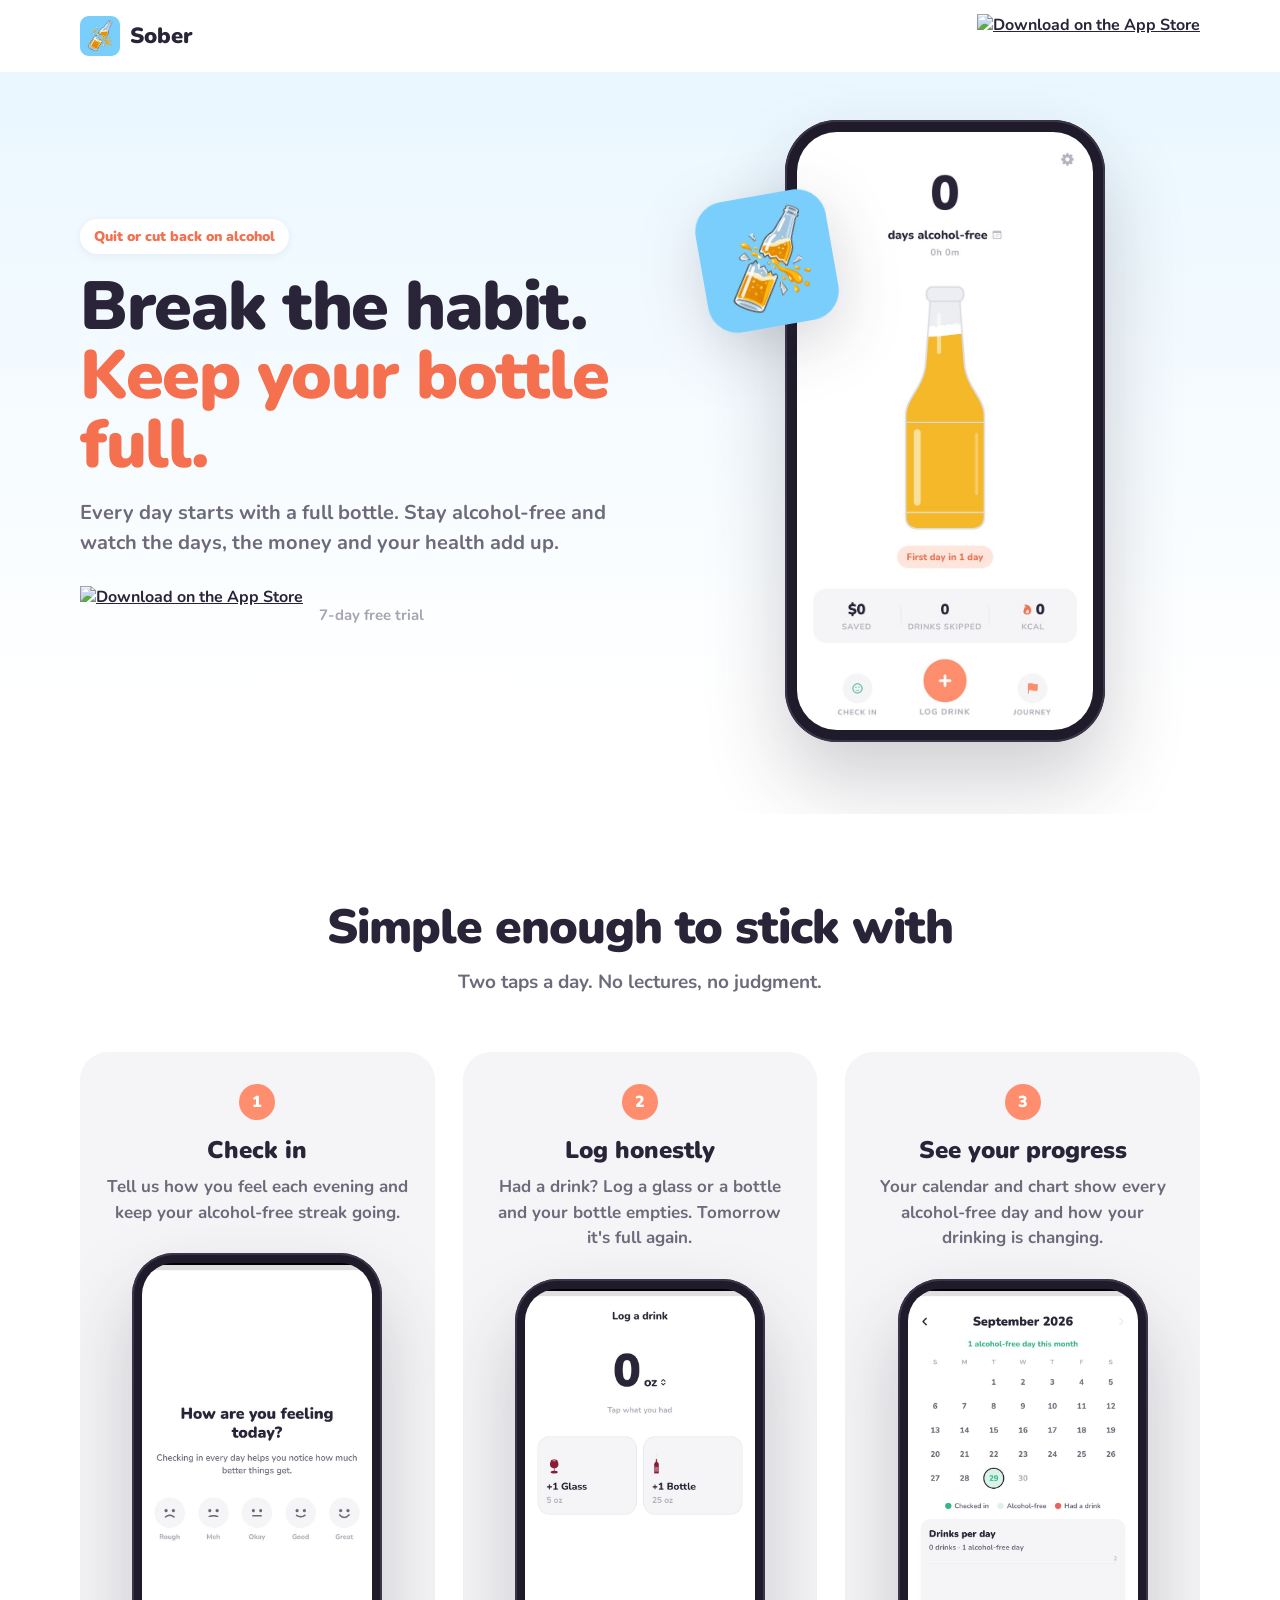
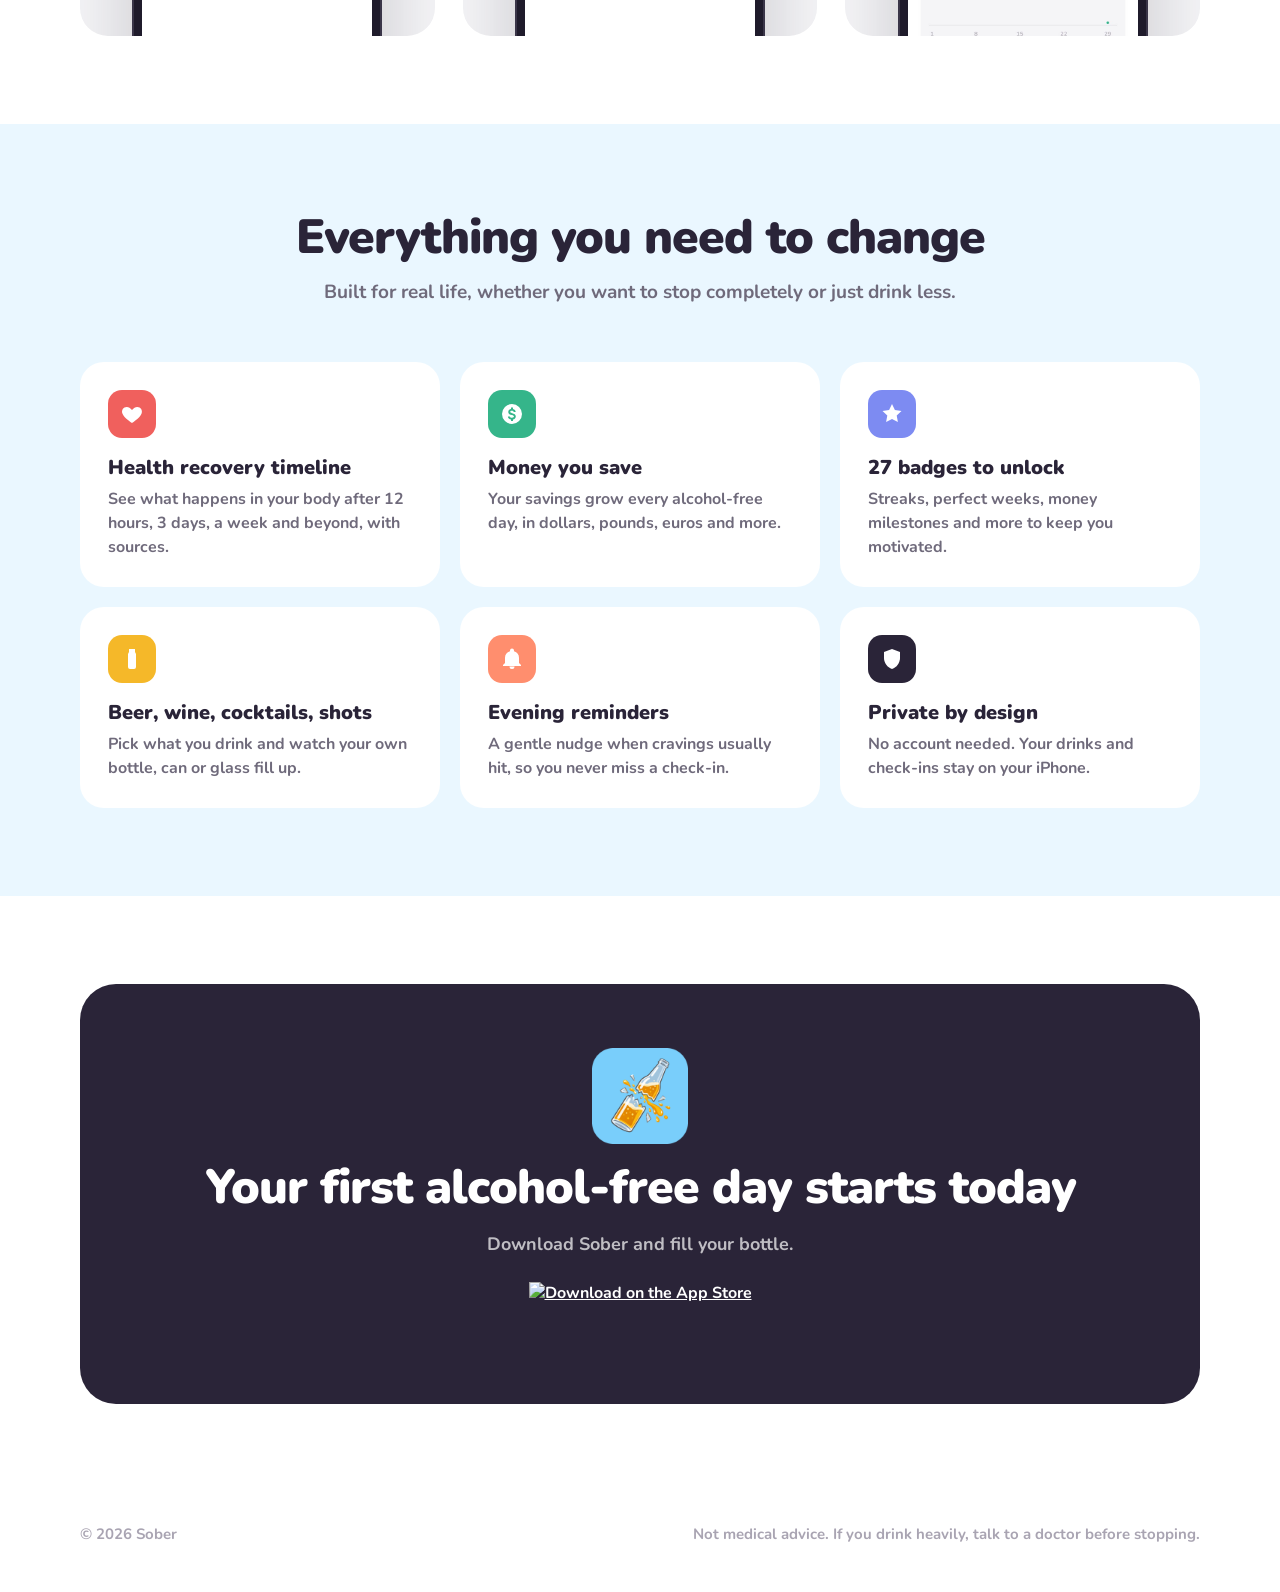
==== index.html @ 9f8c777a "Sober landing page with app screenshots and App Store download Co-Authored-By: Claude Opus 5.5 <nore" ====
<!DOCTYPE html>
<html lang="en">
<head>
<meta charset="utf-8" />
<meta name="viewport" content="width=device-width, initial-scale=1" />

<title>Sober — Quit or Cut Back on Alcohol | iPhone App</title>
<meta name="description" content="Sober helps you quit or cut back on alcohol. Keep your bottle full every alcohol-free day, check in daily, log honestly and watch your health and savings grow." />
<link rel="canonical" href="https://maguid10.github.io/sober-site/" />
<meta name="theme-color" content="#EAF7FF" />

<meta property="og:type" content="website" />
<meta property="og:site_name" content="Sober" />
<meta property="og:title" content="Sober — Break the habit. Keep your bottle full." />
<meta property="og:description" content="Quit or cut back on alcohol with daily check-ins, honest logging and a health recovery timeline." />
<meta property="og:url" content="https://maguid10.github.io/sober-site/" />
<meta property="og:image" content="https://maguid10.github.io/sober-site/images/logo.png" />

<link rel="icon" type="image/png" href="images/favicon.png" />
<link rel="apple-touch-icon" href="images/apple-touch-icon.png" />
<link rel="preconnect" href="https://fonts.googleapis.com" />
<link rel="preconnect" href="https://fonts.gstatic.com" crossorigin />
<link href="https://fonts.googleapis.com/css2?family=Nunito:wght@600;700;800;900&display=swap" rel="stylesheet" />

<style>
  :root {
    --bg: #ffffff;
    --sky: #79cefb;
    --sky-soft: #eaf7ff;
    --ink: #2a2438;
    --ink-soft: #6f6a7b;
    --ink-faint: #a9a4b2;
    --coral: #ff8e6e;
    --coral-deep: #f4704e;
    --coral-soft: #ffe6dd;
    --beer: #f5b829;
    --green: #35b58a;
    --card: #f5f5f7;
    --radius: 28px;
  }
  * { box-sizing: border-box; }
  html { scroll-behavior: smooth; }
  body {
    margin: 0;
    background: var(--bg);
    color: var(--ink);
    font-family: 'Nunito', system-ui, -apple-system, sans-serif;
    font-weight: 700;
    -webkit-font-smoothing: antialiased;
  }
  img { display: block; max-width: 100%; }
  a { color: inherit; }
  .wrap { width: min(1120px, 100% - 32px); margin: 0 auto; }
  /* Grid children may shrink below their content, so nothing pushes the page sideways. */
  .hero .wrap > *, .steps > *, .grid > * { min-width: 0; }

  /* Header */
  header { position: sticky; top: 0; z-index: 10; background: rgba(255,255,255,.86); backdrop-filter: blur(12px); }
  .bar { display: flex; align-items: center; justify-content: space-between; height: 72px; }
  .brand { display: flex; align-items: center; gap: 10px; text-decoration: none; font-weight: 900; font-size: 22px; }
  .brand img { width: 40px; height: 40px; }
  .badge img { height: 44px; width: auto; }

  /* Hero */
  .hero { background: linear-gradient(180deg, var(--sky-soft), #fff 85%); padding: 48px 0 72px; overflow: hidden; }
  .hero .wrap { display: grid; grid-template-columns: 1.05fr .95fr; gap: 48px; align-items: center; }
  .kicker {
    display: inline-block; background: #fff; color: var(--coral-deep);
    padding: 8px 14px; border-radius: 999px; font-weight: 900; font-size: 14px;
    box-shadow: 0 2px 10px rgba(42,36,56,.06);
  }
  h1 { font-weight: 900; font-size: clamp(40px, 6vw, 68px); line-height: 1.02; letter-spacing: -1.5px; margin: 18px 0 18px; }
  h1 span { color: var(--coral-deep); }
  .lead { font-size: 20px; line-height: 1.5; color: var(--ink-soft); font-weight: 700; max-width: 30em; margin: 0 0 28px; }
  .cta-row { display: flex; align-items: center; gap: 16px; flex-wrap: wrap; }
  .cta-row .badge img { height: 58px; }
  .note { color: var(--ink-faint); font-size: 15px; }

  .hero-art { position: relative; display: flex; justify-content: center; }
  .hero-logo {
    position: absolute; width: 132px; left: 2%; top: 12%; transform: rotate(-10deg);
    filter: drop-shadow(0 18px 30px rgba(42,36,56,.18)); animation: float 6s ease-in-out infinite;
  }
  @keyframes float { 50% { transform: rotate(-6deg) translateY(-12px); } }

  /* Phone frame around real screenshots */
  .phone {
    width: min(320px, 78vw); padding: 12px; border-radius: 52px; background: #1f1b2b;
    box-shadow: 0 40px 80px rgba(42,36,56,.22), inset 0 0 0 2px #3a3548;
  }
  .phone img { border-radius: 40px; width: 100%; background: #fff; }
  .phone.small { width: min(250px, 70vw); padding: 10px; border-radius: 42px; }
  .phone.small img { border-radius: 32px; }

  section { padding: 88px 0; }
  h2 { font-weight: 900; font-size: clamp(32px, 4.4vw, 48px); line-height: 1.08; letter-spacing: -1px; margin: 0 0 14px; text-align: center; }
  .sub { text-align: center; color: var(--ink-soft); font-size: 19px; margin: 0 auto 56px; max-width: 34em; line-height: 1.5; }

  /* How it works */
  .steps { display: grid; grid-template-columns: repeat(3, 1fr); gap: 28px; }
  .step { background: var(--card); border-radius: var(--radius); padding: 32px 24px 0; display: flex; flex-direction: column; align-items: center; text-align: center; overflow: hidden; }
  .step .num {
    width: 36px; height: 36px; border-radius: 50%; display: grid; place-items: center;
    background: var(--coral); color: #fff; font-weight: 900; margin-bottom: 14px;
  }
  .step h3 { font-weight: 900; font-size: 24px; margin: 0 0 8px; }
  .step p { color: var(--ink-soft); line-height: 1.5; margin: 0 0 28px; font-size: 17px; }
  .step .phone { margin-bottom: -120px; }

  /* Features */
  .features { background: var(--sky-soft); }
  .grid { display: grid; grid-template-columns: repeat(3, 1fr); gap: 20px; }
  .feature { background: #fff; border-radius: 24px; padding: 28px; }
  .icon { width: 48px; height: 48px; border-radius: 14px; display: grid; place-items: center; margin-bottom: 16px; }
  .icon svg { width: 24px; height: 24px; fill: #fff; }
  .feature h3 { font-weight: 900; font-size: 20px; margin: 0 0 6px; }
  .feature p { color: var(--ink-soft); line-height: 1.5; margin: 0; font-size: 16px; }

  /* Final CTA */
  .final { text-align: center; }
  .final .card {
    background: var(--ink); color: #fff; border-radius: 36px; padding: 64px 24px;
    display: flex; flex-direction: column; align-items: center; gap: 18px;
  }
  .final img.logo { width: 96px; }
  .final h2 { color: #fff; margin: 0; }
  .final p { color: rgba(255,255,255,.7); font-size: 18px; margin: 0 0 8px; }
  .final .badge img { height: 58px; }

  footer { padding: 32px 0 48px; color: var(--ink-faint); font-size: 15px; }
  footer .wrap { display: flex; justify-content: space-between; gap: 16px; flex-wrap: wrap; }

  @media (max-width: 900px) {
    .hero .wrap { grid-template-columns: 1fr; text-align: center; }
    .lead { margin-left: auto; margin-right: auto; }
    .cta-row { justify-content: center; }
    .hero-logo { width: 96px; left: 4%; }
    .steps, .grid { grid-template-columns: 1fr; }
    .step .phone { margin-bottom: -160px; }
    section { padding: 64px 0; }
  }
  @media (max-width: 520px) {
    .bar .badge { display: none; }
  }
</style>
</head>
<body>

<header>
  <div class="wrap bar">
    <a class="brand" href="#top"><img src="images/logo.png" alt="" /> Sober</a>
    <a class="badge store-link" href="#"><img src="https://toolbox.marketingtools.apple.com/api/v2/badges/download-on-the-app-store/black/en-us" alt="Download on the App Store" /></a>
  </div>
</header>

<main id="top">
  <div class="hero">
    <div class="wrap">
      <div>
        <span class="kicker">Quit or cut back on alcohol</span>
        <h1>Break the habit.<br /><span>Keep your bottle full.</span></h1>
        <p class="lead">Every day starts with a full bottle. Stay alcohol-free and watch the days, the money and your health add up.</p>
        <div class="cta-row">
          <a class="badge store-link" href="#"><img src="https://toolbox.marketingtools.apple.com/api/v2/badges/download-on-the-app-store/black/en-us" alt="Download on the App Store" /></a>
          <span class="note">7-day free trial</span>
        </div>
      </div>
      <div class="hero-art">
        <img class="hero-logo" src="images/logo.png" alt="" />
        <div class="phone"><img src="images/home.jpg" alt="Sober home screen: days alcohol-free, a full beer bottle, money saved, drinks skipped and calories" /></div>
      </div>
    </div>
  </div>

  <section>
    <div class="wrap">
      <h2>Simple enough to stick with</h2>
      <p class="sub">Two taps a day. No lectures, no judgment.</p>
      <div class="steps">
        <div class="step">
          <div class="num">1</div>
          <h3>Check in</h3>
          <p>Tell us how you feel each evening and keep your alcohol-free streak going.</p>
          <div class="phone small"><img src="images/checkin.jpg" alt="Daily check-in: how are you feeling today?" loading="lazy" /></div>
        </div>
        <div class="step">
          <div class="num">2</div>
          <h3>Log honestly</h3>
          <p>Had a drink? Log a glass or a bottle and your bottle empties. Tomorrow it's full again.</p>
          <div class="phone small"><img src="images/log.jpg" alt="Log a drink: add a glass or a whole bottle" loading="lazy" /></div>
        </div>
        <div class="step">
          <div class="num">3</div>
          <h3>See your progress</h3>
          <p>Your calendar and chart show every alcohol-free day and how your drinking is changing.</p>
          <div class="phone small"><img src="images/calendar.jpg" alt="Calendar of alcohol-free days and a drinks-per-day chart" loading="lazy" /></div>
        </div>
      </div>
    </div>
  </section>

  <section class="features">
    <div class="wrap">
      <h2>Everything you need to change</h2>
      <p class="sub">Built for real life, whether you want to stop completely or just drink less.</p>
      <div class="grid">
        <div class="feature">
          <div class="icon" style="background: #f0605d"><svg viewBox="0 0 24 24"><path d="M12 21s-7.5-4.6-9.5-9.2C1 8.4 3.3 5 6.8 5c2 0 3.4 1.1 5.2 3 1.8-1.9 3.2-3 5.2-3 3.5 0 5.8 3.4 4.3 6.8C19.5 16.4 12 21 12 21z"/></svg></div>
          <h3>Health recovery timeline</h3>
          <p>See what happens in your body after 12 hours, 3 days, a week and beyond, with sources.</p>
        </div>
        <div class="feature">
          <div class="icon" style="background: var(--green)"><svg viewBox="0 0 24 24"><path d="M12 2a10 10 0 100 20 10 10 0 000-20zm1 15.5V19h-2v-1.5c-1.7-.3-3-1.4-3.1-3.1h2c.1.8.8 1.4 2.1 1.4 1.4 0 1.9-.7 1.9-1.2 0-.7-.4-1.1-2-1.5-2-.5-3.6-1.2-3.6-3.2 0-1.5 1.2-2.6 2.7-2.9V5.5h2V7c1.6.4 2.6 1.6 2.7 3h-2c-.1-.8-.6-1.3-1.8-1.3-1.1 0-1.7.5-1.7 1.1 0 .6.5 1 2 1.4 2 .5 3.6 1.2 3.6 3.3 0 1.6-1.2 2.7-2.8 3z"/></svg></div>
          <h3>Money you save</h3>
          <p>Your savings grow every alcohol-free day, in dollars, pounds, euros and more.</p>
        </div>
        <div class="feature">
          <div class="icon" style="background: #7d8bf2"><svg viewBox="0 0 24 24"><path d="M12 2l2.9 6 6.6.9-4.8 4.6 1.2 6.5L12 16.9 6.1 20l1.2-6.5L2.5 8.9 9.1 8z"/></svg></div>
          <h3>27 badges to unlock</h3>
          <p>Streaks, perfect weeks, money milestones and more to keep you motivated.</p>
        </div>
        <div class="feature">
          <div class="icon" style="background: var(--beer)"><svg viewBox="0 0 24 24"><path d="M9 2h6v3l1 2v13a2 2 0 01-2 2h-4a2 2 0 01-2-2V7l1-2z"/></svg></div>
          <h3>Beer, wine, cocktails, shots</h3>
          <p>Pick what you drink and watch your own bottle, can or glass fill up.</p>
        </div>
        <div class="feature">
          <div class="icon" style="background: var(--coral)"><svg viewBox="0 0 24 24"><path d="M12 22a2.5 2.5 0 002.5-2.5h-5A2.5 2.5 0 0012 22zm7-6V11a7 7 0 00-5-6.7V3.5a2 2 0 00-4 0v.8A7 7 0 005 11v5l-2 2v1h18v-1z"/></svg></div>
          <h3>Evening reminders</h3>
          <p>A gentle nudge when cravings usually hit, so you never miss a check-in.</p>
        </div>
        <div class="feature">
          <div class="icon" style="background: var(--ink)"><svg viewBox="0 0 24 24"><path d="M12 2l8 3v6c0 5-3.4 9.5-8 11-4.6-1.5-8-6-8-11V5z"/></svg></div>
          <h3>Private by design</h3>
          <p>No account needed. Your drinks and check-ins stay on your iPhone.</p>
        </div>
      </div>
    </div>
  </section>

  <section class="final">
    <div class="wrap">
      <div class="card">
        <img class="logo" src="images/logo.png" alt="" />
        <h2>Your first alcohol-free day starts today</h2>
        <p>Download Sober and fill your bottle.</p>
        <a class="badge store-link" href="#"><img src="https://toolbox.marketingtools.apple.com/api/v2/badges/download-on-the-app-store/white/en-us" alt="Download on the App Store" /></a>
      </div>
    </div>
  </section>
</main>

<footer>
  <div class="wrap">
    <span>© 2026 Sober</span>
    <span>Not medical advice. If you drink heavily, talk to a doctor before stopping.</span>
  </div>
</footer>

<script>
  // Set once the app is live; every download button uses it.
  var APP_STORE_URL = '';
  if (APP_STORE_URL) {
    document.querySelectorAll('.store-link').forEach(function (a) { a.href = APP_STORE_URL; });
  }
</script>
</body>
</html>
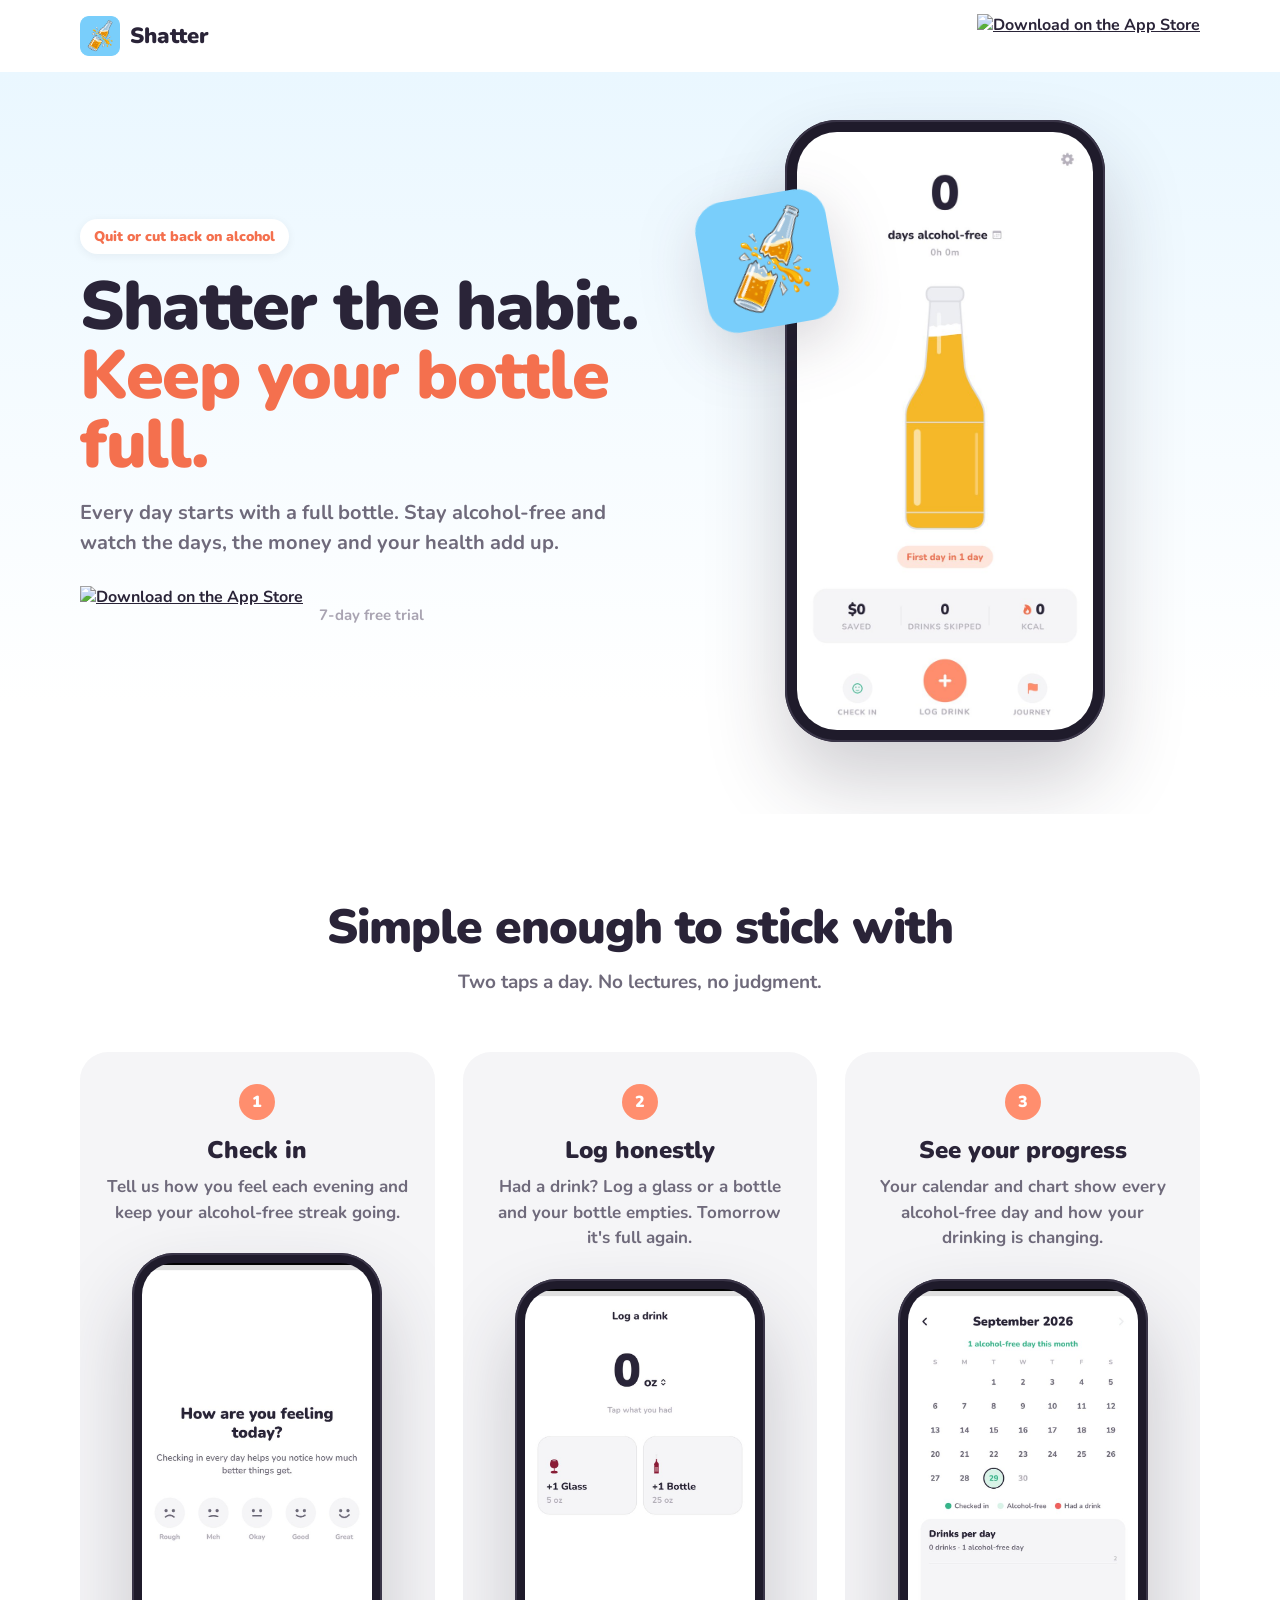
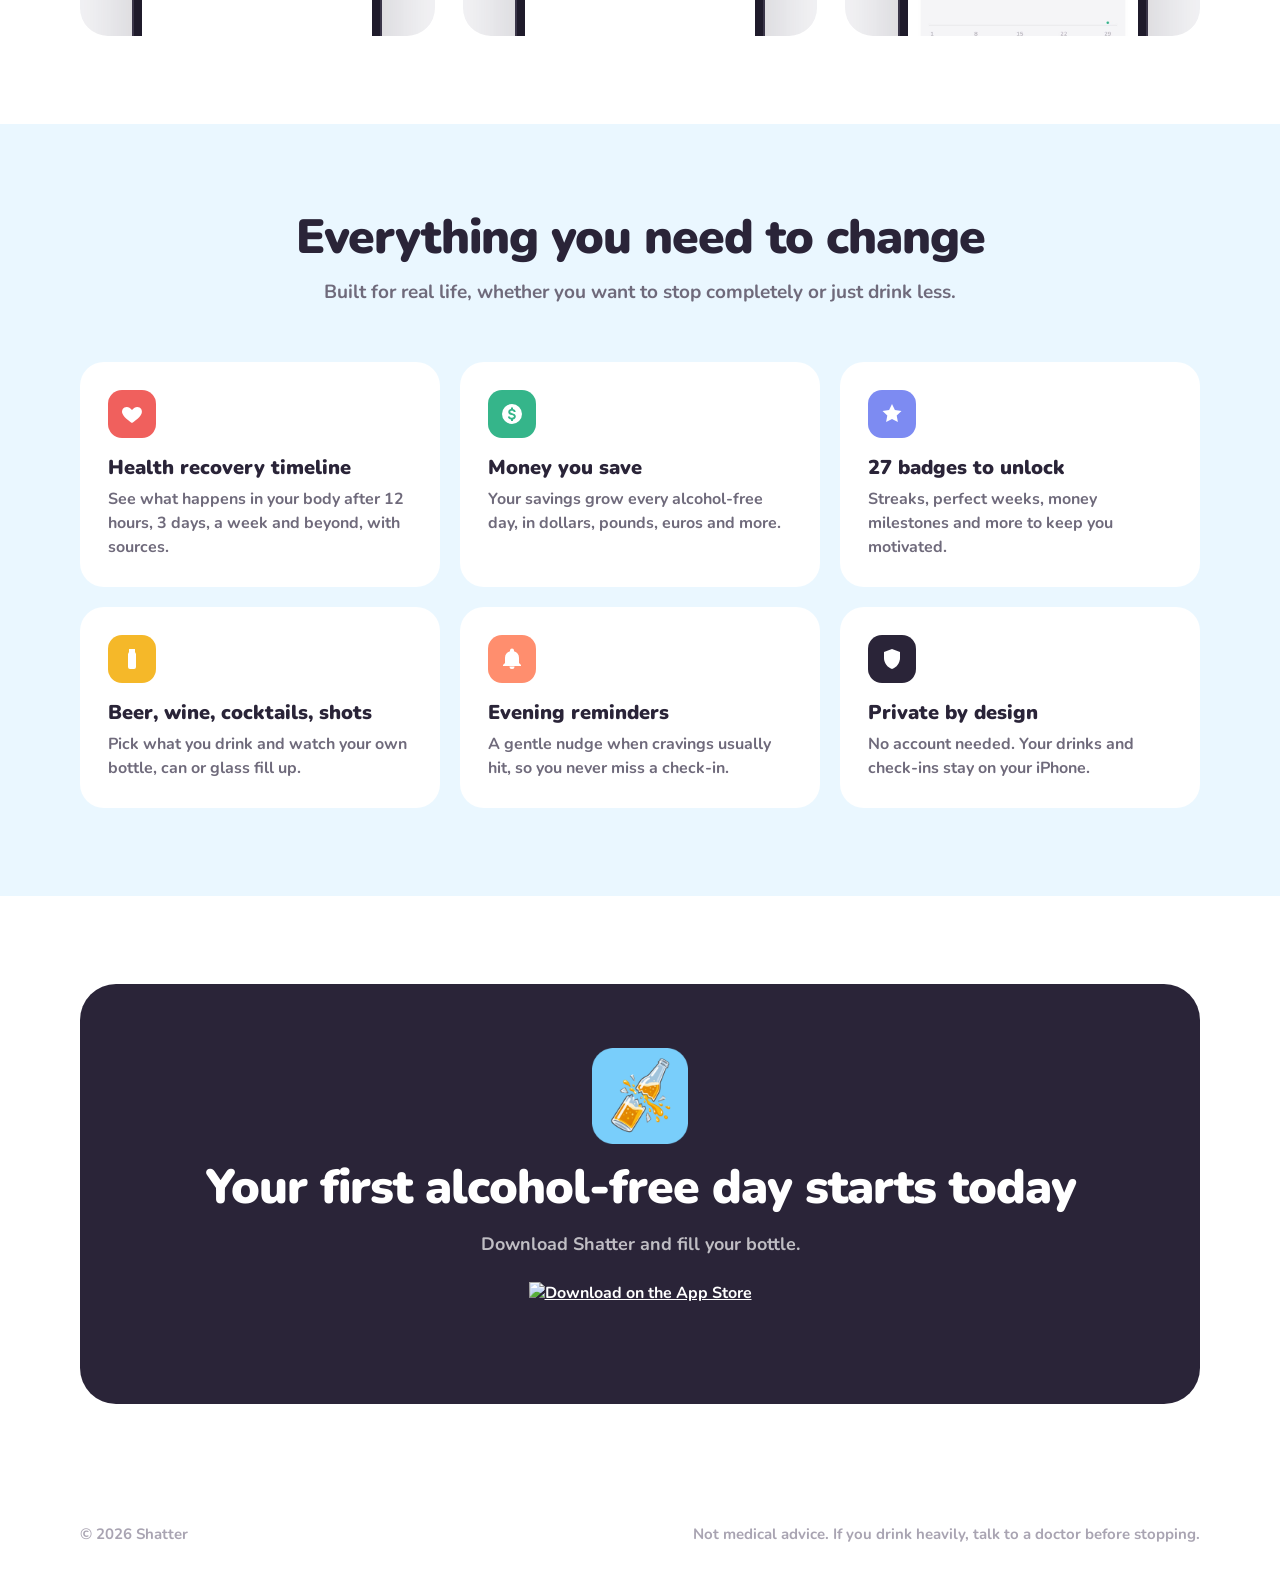
==== commit f78b1c67: "Rename to Shatter Co-Authored-By: Claude Opus 5.5 <noreply@anthropic.com>" ====
--- a/index.html
+++ b/index.html
@@ -4,17 +4,17 @@
 <meta charset="utf-8" />
 <meta name="viewport" content="width=device-width, initial-scale=1" />
 
-<title>Sober — Quit or Cut Back on Alcohol | iPhone App</title>
-<meta name="description" content="Sober helps you quit or cut back on alcohol. Keep your bottle full every alcohol-free day, check in daily, log honestly and watch your health and savings grow." />
-<link rel="canonical" href="https://maguid10.github.io/sober-site/" />
+<title>Shatter — Quit Drinking Tracker | iPhone App</title>
+<meta name="description" content="Shatter helps you quit or cut back on alcohol. Keep your bottle full every alcohol-free day, check in daily, log honestly and watch your health and savings grow." />
+<link rel="canonical" href="https://maguid10.github.io/shatter-site/" />
 <meta name="theme-color" content="#EAF7FF" />
 
 <meta property="og:type" content="website" />
-<meta property="og:site_name" content="Sober" />
-<meta property="og:title" content="Sober — Break the habit. Keep your bottle full." />
+<meta property="og:site_name" content="Shatter" />
+<meta property="og:title" content="Shatter — Shatter the habit. Keep your bottle full." />
 <meta property="og:description" content="Quit or cut back on alcohol with daily check-ins, honest logging and a health recovery timeline." />
-<meta property="og:url" content="https://maguid10.github.io/sober-site/" />
-<meta property="og:image" content="https://maguid10.github.io/sober-site/images/logo.png" />
+<meta property="og:url" content="https://maguid10.github.io/shatter-site/" />
+<meta property="og:image" content="https://maguid10.github.io/shatter-site/images/logo.png" />
 
 <link rel="icon" type="image/png" href="images/favicon.png" />
 <link rel="apple-touch-icon" href="images/apple-touch-icon.png" />
@@ -148,7 +148,7 @@
 
 <header>
   <div class="wrap bar">
-    <a class="brand" href="#top"><img src="images/logo.png" alt="" /> Sober</a>
+    <a class="brand" href="#top"><img src="images/logo.png" alt="" /> Shatter</a>
     <a class="badge store-link" href="#"><img src="https://toolbox.marketingtools.apple.com/api/v2/badges/download-on-the-app-store/black/en-us" alt="Download on the App Store" /></a>
   </div>
 </header>
@@ -158,7 +158,7 @@
     <div class="wrap">
       <div>
         <span class="kicker">Quit or cut back on alcohol</span>
-        <h1>Break the habit.<br /><span>Keep your bottle full.</span></h1>
+        <h1>Shatter the habit.<br /><span>Keep your bottle full.</span></h1>
         <p class="lead">Every day starts with a full bottle. Stay alcohol-free and watch the days, the money and your health add up.</p>
         <div class="cta-row">
           <a class="badge store-link" href="#"><img src="https://toolbox.marketingtools.apple.com/api/v2/badges/download-on-the-app-store/black/en-us" alt="Download on the App Store" /></a>
@@ -167,7 +167,7 @@
       </div>
       <div class="hero-art">
         <img class="hero-logo" src="images/logo.png" alt="" />
-        <div class="phone"><img src="images/home.jpg" alt="Sober home screen: days alcohol-free, a full beer bottle, money saved, drinks skipped and calories" /></div>
+        <div class="phone"><img src="images/home.jpg" alt="Shatter home screen: days alcohol-free, a full beer bottle, money saved, drinks skipped and calories" /></div>
       </div>
     </div>
   </div>
@@ -243,7 +243,7 @@
       <div class="card">
         <img class="logo" src="images/logo.png" alt="" />
         <h2>Your first alcohol-free day starts today</h2>
-        <p>Download Sober and fill your bottle.</p>
+        <p>Download Shatter and fill your bottle.</p>
         <a class="badge store-link" href="#"><img src="https://toolbox.marketingtools.apple.com/api/v2/badges/download-on-the-app-store/white/en-us" alt="Download on the App Store" /></a>
       </div>
     </div>
@@ -252,7 +252,7 @@
 
 <footer>
   <div class="wrap">
-    <span>© 2026 Sober</span>
+    <span>© 2026 Shatter</span>
     <span>Not medical advice. If you drink heavily, talk to a doctor before stopping.</span>
   </div>
 </footer>
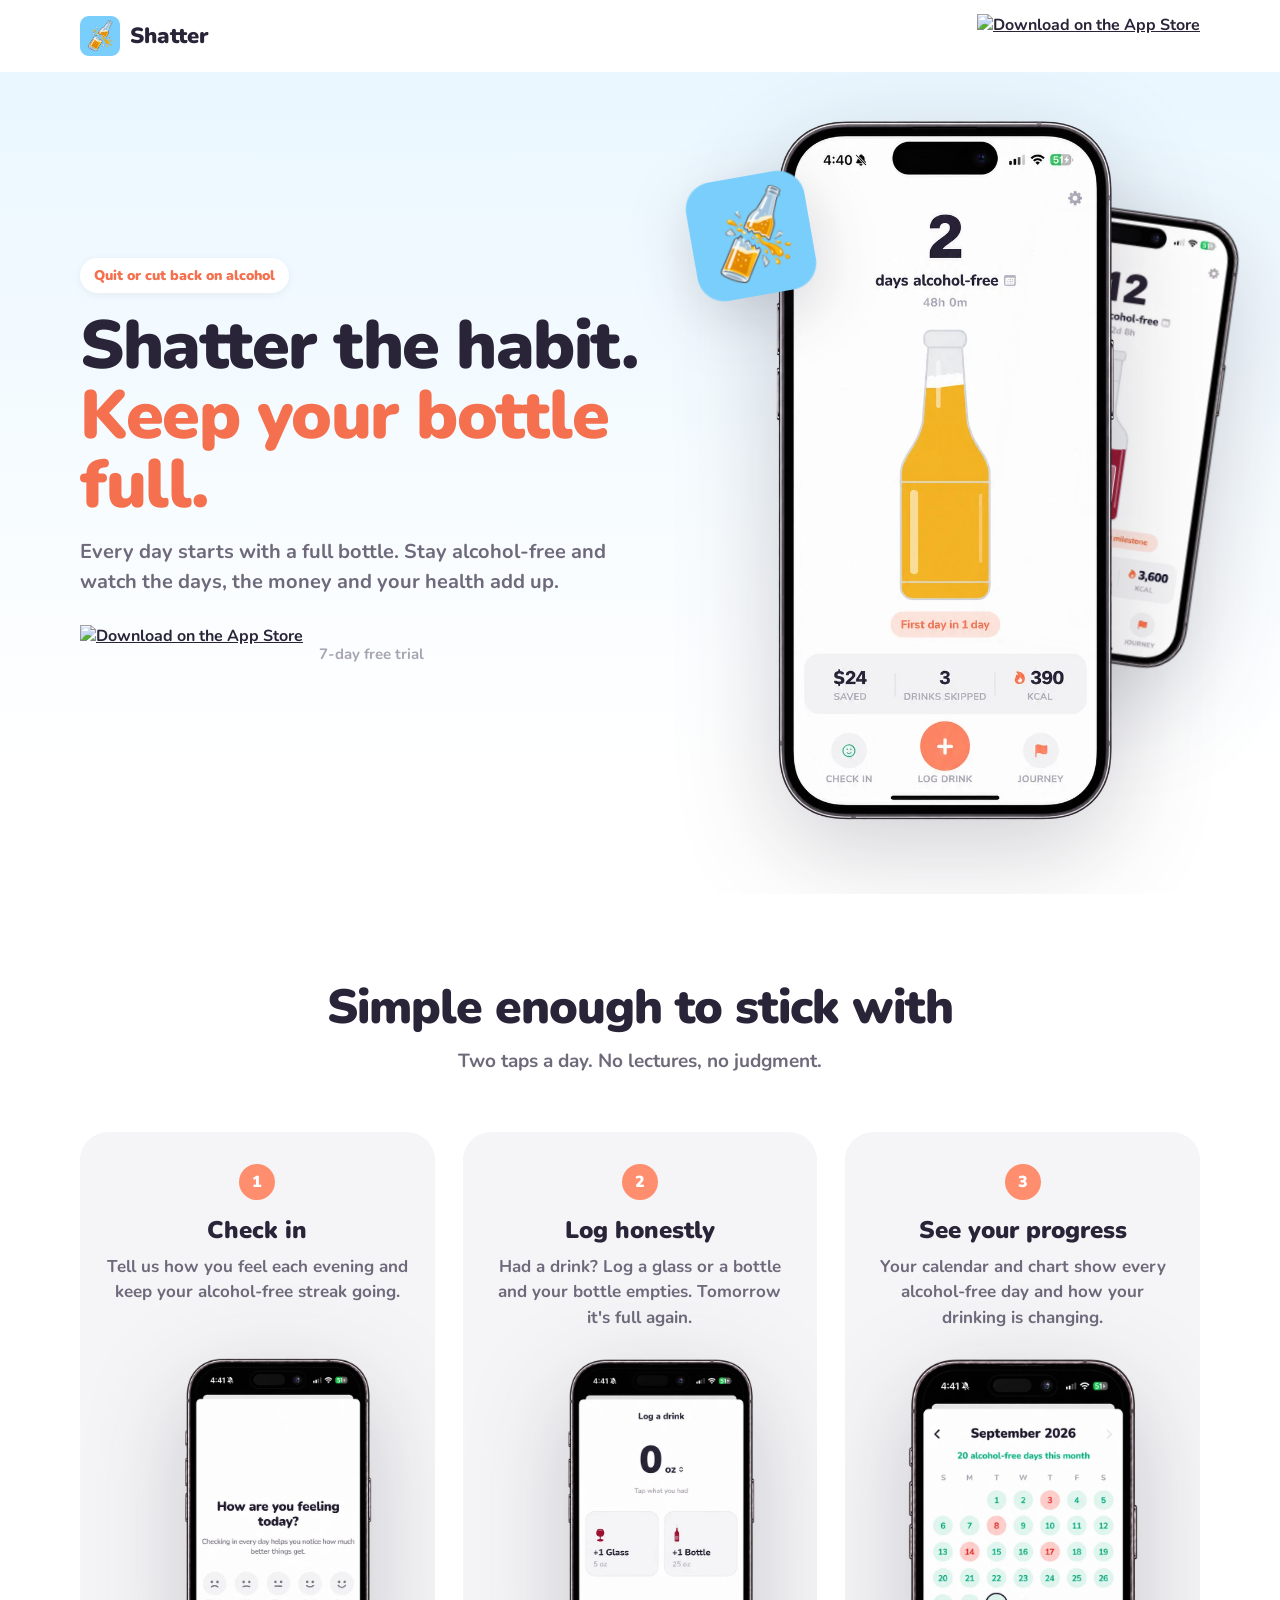
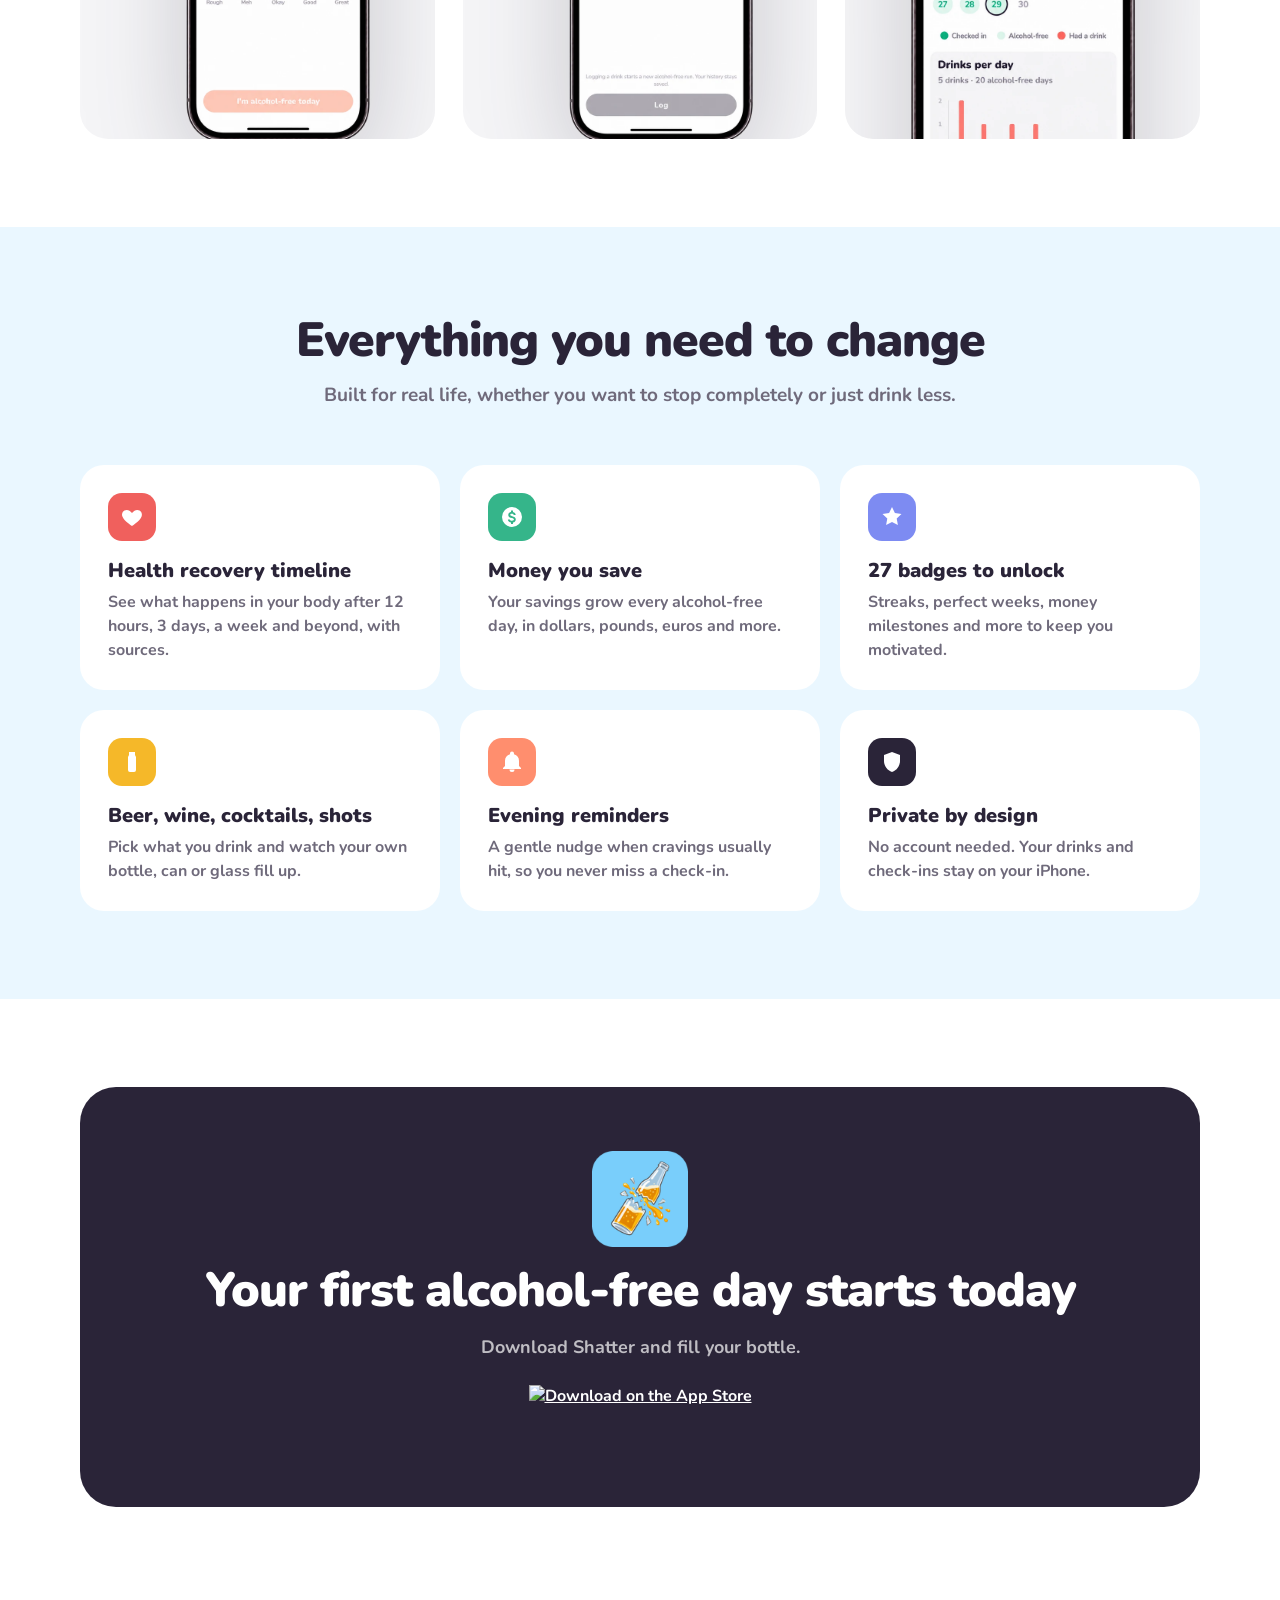
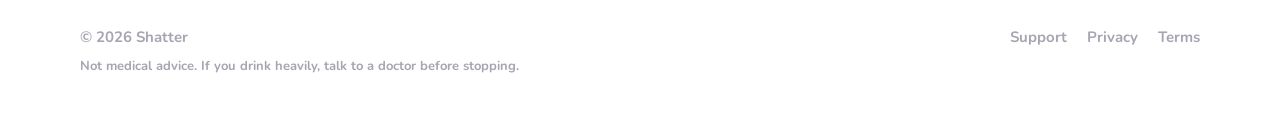
==== commit c044e6b6: "Add Privacy, Terms and Support pages; use the new app mockups Co-Authored-By: Claude Opus 5.5 <norep" ====
--- a/index.html
+++ b/index.html
@@ -78,10 +78,17 @@
 
   .hero-art { position: relative; display: flex; justify-content: center; }
   .hero-logo {
-    position: absolute; width: 132px; left: 2%; top: 12%; transform: rotate(-10deg);
+    position: absolute; z-index: 2; width: 120px; left: 0; top: 8%; transform: rotate(-10deg);
     filter: drop-shadow(0 18px 30px rgba(42,36,56,.18)); animation: float 6s ease-in-out infinite;
   }
   @keyframes float { 50% { transform: rotate(-6deg) translateY(-12px); } }
+
+  /* Screenshots already come in their own phone mockups. */
+  .shot { filter: drop-shadow(0 30px 50px rgba(42,36,56,.22)); }
+  .hero-shots { position: relative; width: min(340px, 80vw); }
+  .hero-shots .front { position: relative; z-index: 1; width: 100%; }
+  .hero-shots .back { position: absolute; width: 80%; right: -30%; top: 12%; transform: rotate(8deg); }
+  .step-shot { width: min(230px, 64vw); margin-bottom: -90px; }
 
   /* Phone frame around real screenshots */
   .phone {
@@ -104,8 +111,9 @@
     background: var(--coral); color: #fff; font-weight: 900; margin-bottom: 14px;
   }
   .step h3 { font-weight: 900; font-size: 24px; margin: 0 0 8px; }
-  .step p { color: var(--ink-soft); line-height: 1.5; margin: 0 0 28px; font-size: 17px; }
-  .step .phone { margin-bottom: -120px; }
+  /* Same height for every description so the screenshots line up. */
+  .step p { color: var(--ink-soft); line-height: 1.5; margin: 0 0 28px; font-size: 17px; min-height: 4.5em; }
+
 
   /* Features */
   .features { background: var(--sky-soft); }
@@ -127,16 +135,20 @@
   .final p { color: rgba(255,255,255,.7); font-size: 18px; margin: 0 0 8px; }
   .final .badge img { height: 58px; }
 
-  footer { padding: 32px 0 48px; color: var(--ink-faint); font-size: 15px; }
+  footer { padding: 32px 0 48px; color: var(--ink-faint); font-size: 15px; display: grid; gap: 10px; }
+  footer .links { display: flex; gap: 20px; }
+  footer .links a { text-decoration: none; }
+  footer .links a:hover { color: var(--ink); }
+  .disclaimer { font-size: 13px; }
   footer .wrap { display: flex; justify-content: space-between; gap: 16px; flex-wrap: wrap; }
 
   @media (max-width: 900px) {
     .hero .wrap { grid-template-columns: 1fr; text-align: center; }
     .lead { margin-left: auto; margin-right: auto; }
     .cta-row { justify-content: center; }
-    .hero-logo { width: 96px; left: 4%; }
+    .hero-logo { width: 96px; left: 0; }
     .steps, .grid { grid-template-columns: 1fr; }
-    .step .phone { margin-bottom: -160px; }
+    .hero-shots .back { right: -30%; }
     section { padding: 64px 0; }
   }
   @media (max-width: 520px) {
@@ -167,7 +179,10 @@
       </div>
       <div class="hero-art">
         <img class="hero-logo" src="images/logo.png" alt="" />
-        <div class="phone"><img src="images/home.jpg" alt="Shatter home screen: days alcohol-free, a full beer bottle, money saved, drinks skipped and calories" /></div>
+        <div class="hero-shots">
+          <img class="shot back" src="images/home-wine.webp" alt="Shatter home screen with a wine bottle, 12 days alcohol-free" />
+          <img class="shot front" src="images/home.webp" alt="Shatter home screen: days alcohol-free, a full beer bottle, money saved, drinks skipped and calories" />
+        </div>
       </div>
     </div>
   </div>
@@ -181,19 +196,19 @@
           <div class="num">1</div>
           <h3>Check in</h3>
           <p>Tell us how you feel each evening and keep your alcohol-free streak going.</p>
-          <div class="phone small"><img src="images/checkin.jpg" alt="Daily check-in: how are you feeling today?" loading="lazy" /></div>
+          <img class="shot step-shot" src="images/checkin.webp" alt="Daily check-in: how are you feeling today?" loading="lazy" />
         </div>
         <div class="step">
           <div class="num">2</div>
           <h3>Log honestly</h3>
           <p>Had a drink? Log a glass or a bottle and your bottle empties. Tomorrow it's full again.</p>
-          <div class="phone small"><img src="images/log.jpg" alt="Log a drink: add a glass or a whole bottle" loading="lazy" /></div>
+          <img class="shot step-shot" src="images/log.webp" alt="Log a drink: add a glass or a whole bottle" loading="lazy" />
         </div>
         <div class="step">
           <div class="num">3</div>
           <h3>See your progress</h3>
           <p>Your calendar and chart show every alcohol-free day and how your drinking is changing.</p>
-          <div class="phone small"><img src="images/calendar.jpg" alt="Calendar of alcohol-free days and a drinks-per-day chart" loading="lazy" /></div>
+          <img class="shot step-shot" src="images/calendar.webp" alt="Calendar of alcohol-free days and a drinks-per-day chart" loading="lazy" />
         </div>
       </div>
     </div>
@@ -253,16 +268,11 @@
 <footer>
   <div class="wrap">
     <span>© 2026 Shatter</span>
-    <span>Not medical advice. If you drink heavily, talk to a doctor before stopping.</span>
+    <nav class="links"><a href="support.html">Support</a><a href="privacy.html">Privacy</a><a href="terms.html">Terms</a></nav>
   </div>
+  <div class="wrap"><span class="disclaimer">Not medical advice. If you drink heavily, talk to a doctor before stopping.</span></div>
 </footer>
 
-<script>
-  // Set once the app is live; every download button uses it.
-  var APP_STORE_URL = '';
-  if (APP_STORE_URL) {
-    document.querySelectorAll('.store-link').forEach(function (a) { a.href = APP_STORE_URL; });
-  }
-</script>
+<script src="site.js"></script>
 </body>
 </html>
